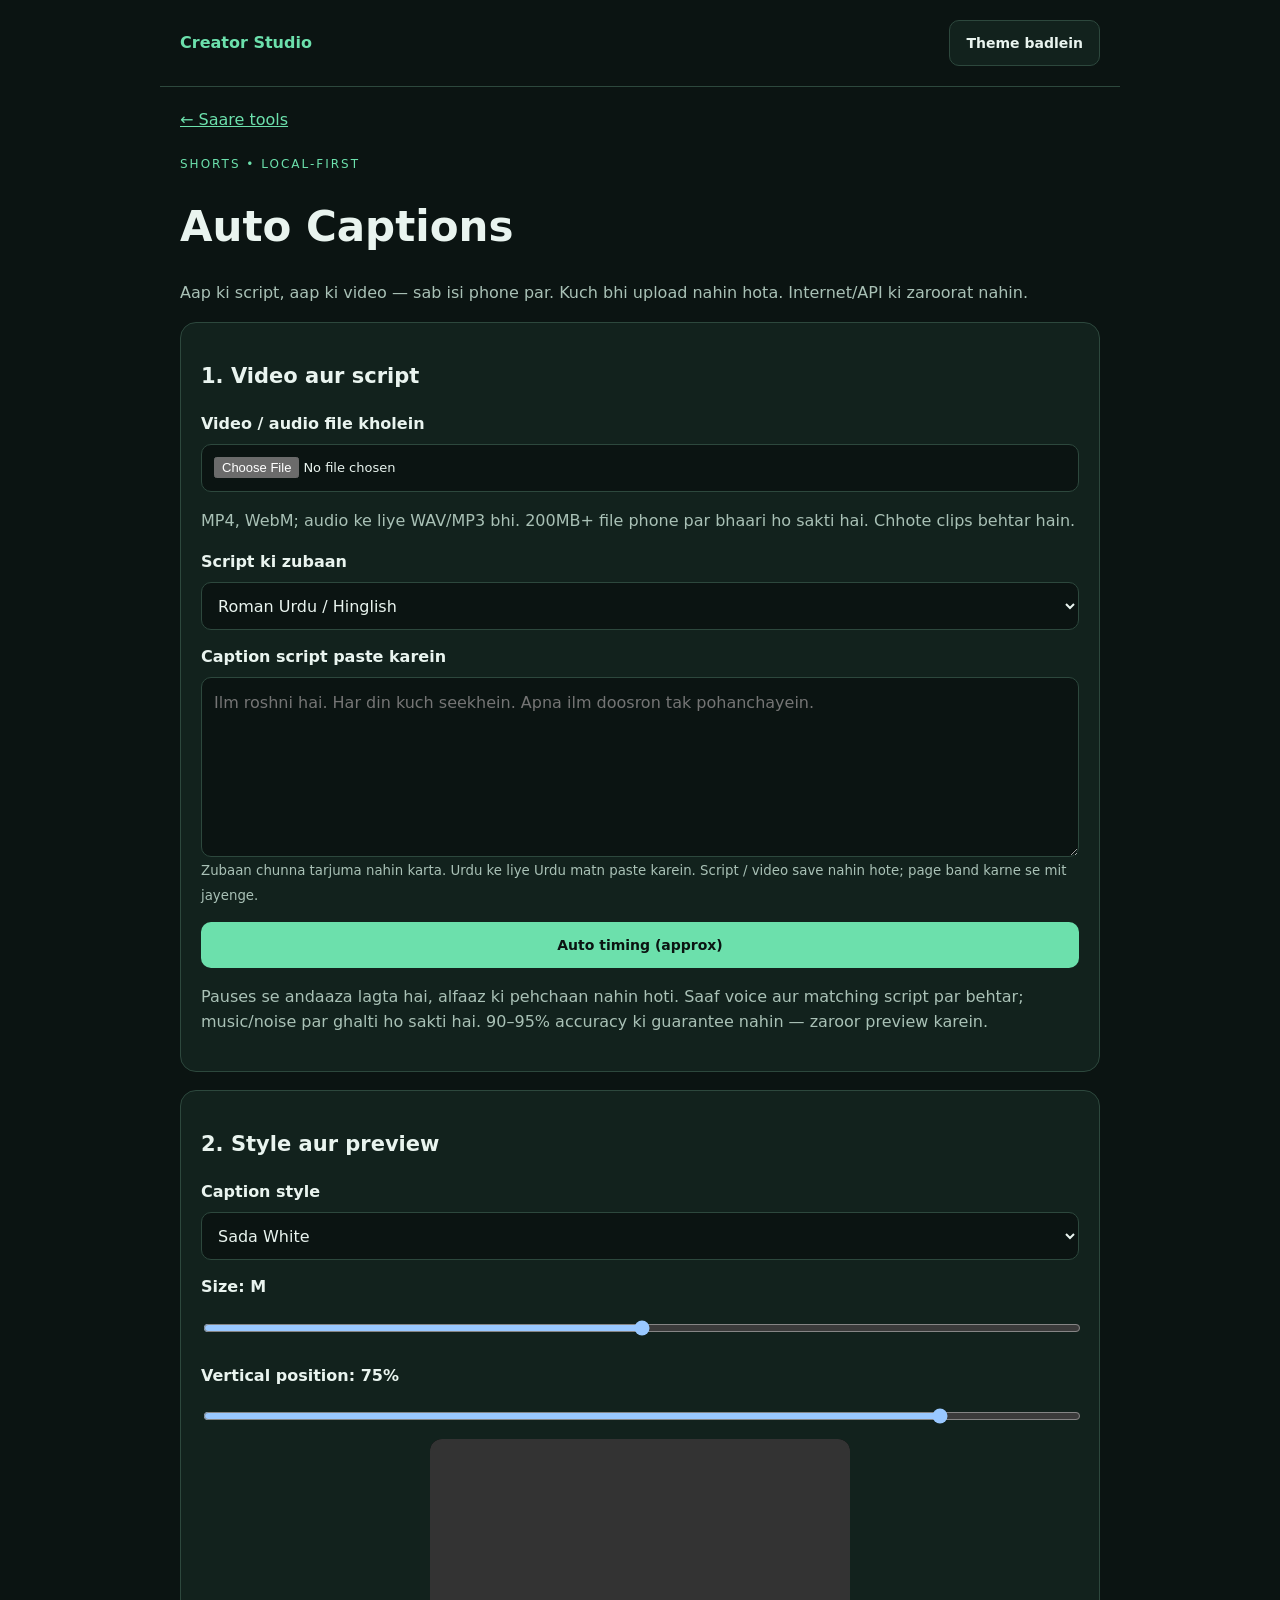
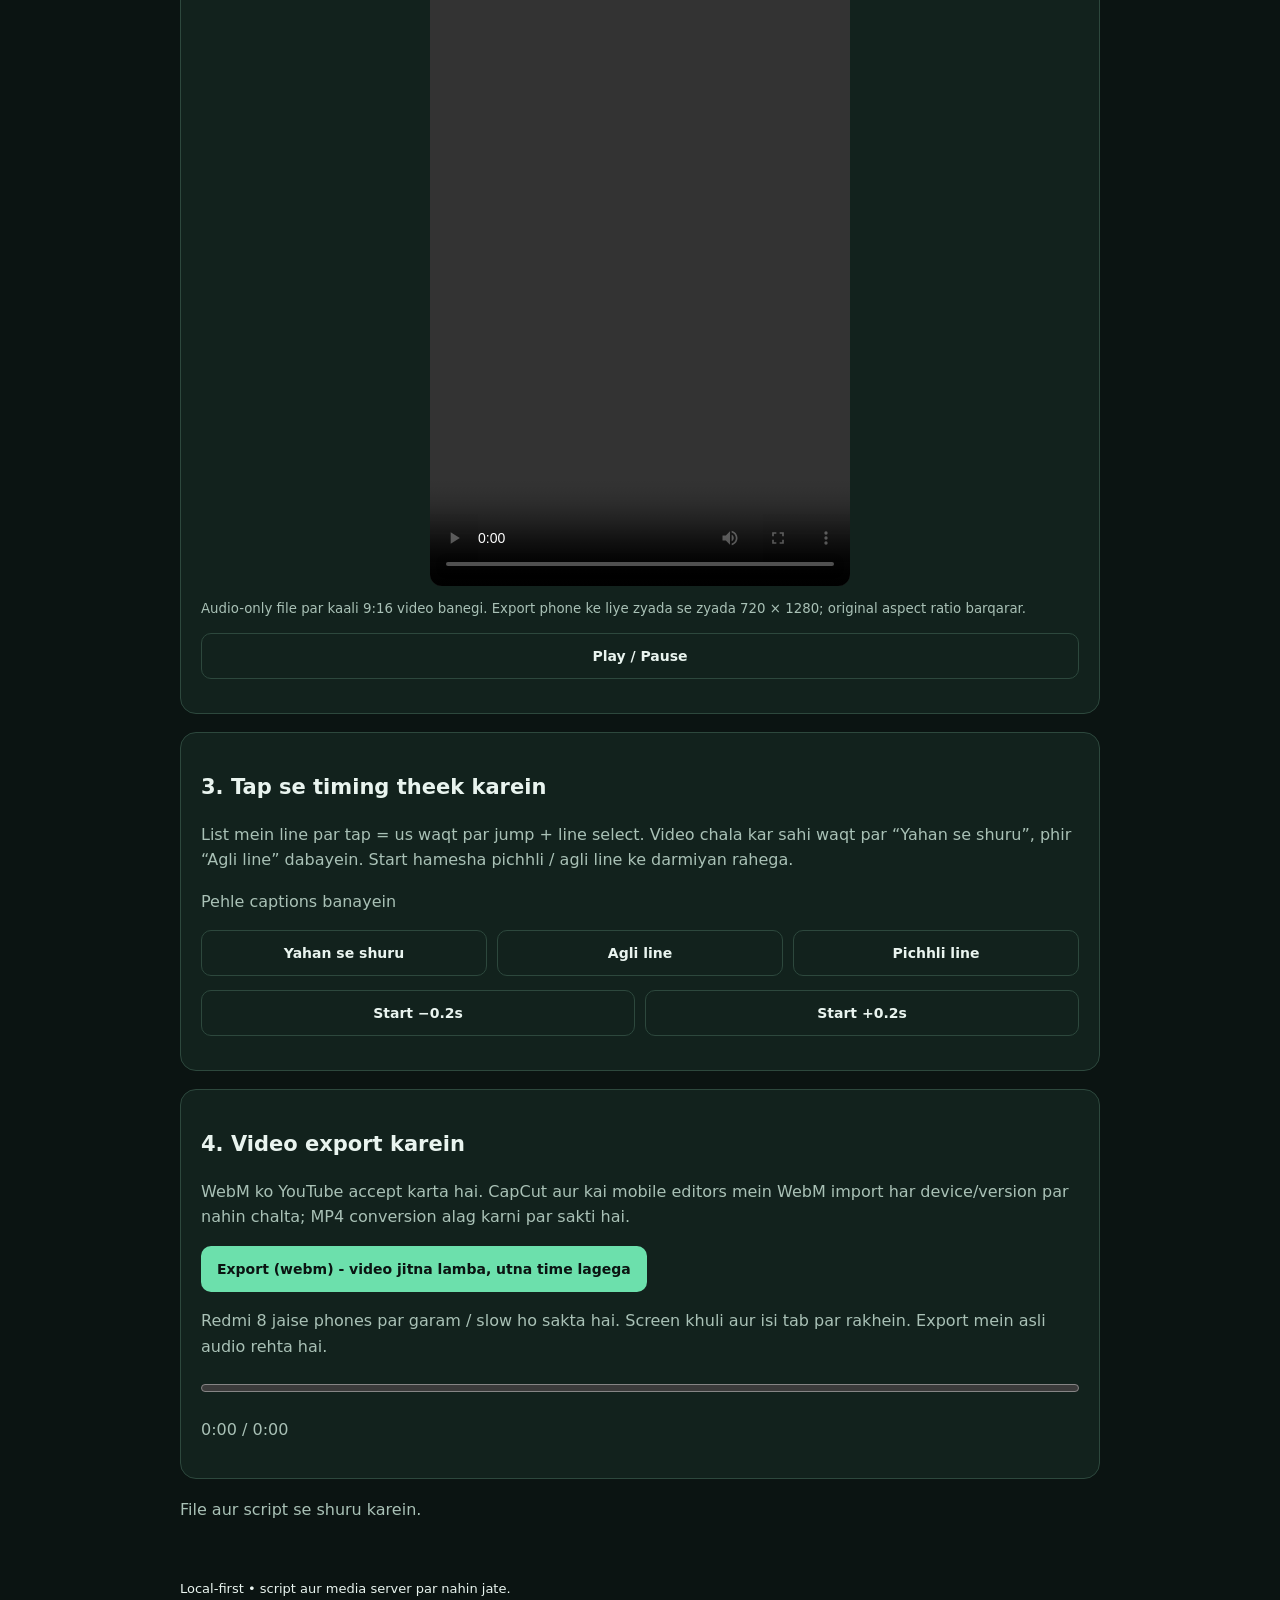
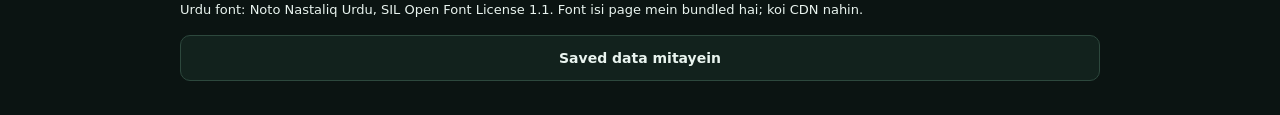
==== captions.html @ e2e99415 "Refresh preview on seeks and refine pause-boundary alignment" ====
<!doctype html><html lang="en"><head><meta charset="utf-8"><meta name="viewport" content="width=device-width,initial-scale=1"><meta name="theme-color" content="#0b1412"><title>Auto Captions | Creator Studio</title><link rel="manifest" href="manifest.json"><link rel="icon" href="icon.svg"><link rel="stylesheet" href="style.css"><script defer src="site.js"></script><style>@font-face{font-family:'Noto Nastaliq Urdu';src:url([data-uri]) format('woff2');font-weight:100 900;font-display:swap}#stage{position:relative;background:#000;aspect-ratio:9/16;max-width:420px;margin:auto;overflow:hidden;border-radius:12px}#video{width:100%;height:100%;display:block;object-fit:contain}#overlay{position:absolute;inset:0;width:100%;height:100%;pointer-events:none}select{font:inherit;background:var(--bg);color:var(--fg);border:1px solid var(--line);border-radius:10px;padding:12px;width:100%;min-height:48px}.captionLine{display:block;width:100%;text-align:start;margin:8px 0;overflow-wrap:anywhere}.captionLine.active{border:2px solid var(--accent)}#lines{max-height:380px;overflow:auto}button:disabled{opacity:.5;cursor:wait}progress{width:100%;accent-color:var(--accent)}[hidden]{display:none!important}.row button{flex:1 1 110px}#status{overflow-wrap:anywhere}#capScript{max-height:420px}header{flex-wrap:wrap}#download{display:block;text-align:center}#overlay{direction:ltr}input[type=range]{padding:12px 0}#stage+small{display:block;margin-top:12px}</style><!-- Noto Nastaliq Urdu. Copyright 2022 The Noto Project Authors (https://github.com/notofonts/nastaliq).
SIL OPEN FONT LICENSE Version 1.1 - 26 February 2007 -——————————————————————— PREAMBLE The goals of the Open Font License (OFL) are to stimulate worldwide development of collaborative font projects, to support the font creation efforts of academic and linguistic communities, and to provide a free and open framework in which fonts may be shared and improved in partnership with others. The OFL allows the licensed fonts to be used, studied, modified and redistributed freely as long as they are not sold by themselves. The fonts, including any derivative works, can be bundled, embedded, redistributed and/or sold with any software provided that any reserved names are not used by derivative works. The fonts and derivatives, however, cannot be released under any other type of license. The requirement for fonts to remain under this license does not apply to any document created using the fonts or their derivatives. DEFINITIONS “Font Software” refers to the set of files released by the Copyright Holder(s) under this license and clearly marked as such. This may include source files, build scripts and documentation. “Reserved Font Name” refers to any names specified as such after the copyright statement(s). “Original Version” refers to the collection of Font Software components as distributed by the Copyright Holder(s). “Modified Version” refers to any derivative made by adding to, deleting, or substituting – in part or in whole – any of the components of the Original Version, by changing formats or by porting the Font Software to a new environment. “Author” refers to any designer, engineer, programmer, technical writer or other person who contributed to the Font Software. PERMISSION & CONDITIONS Permission is hereby granted, free of charge, to any person obtaining a copy of the Font Software, to use, study, copy, merge, embed, modify, redistribute, and sell modified and unmodified copies of the Font Software, subject to the following conditions: Neither the Font Software nor any of its individual components, in Original or Modified Versions, may be sold by itself. Original or Modified Versions of the Font Software may be bundled, redistributed and/or sold with any software, provided that each copy contains the above copyright notice and this license. These can be included either as stand-alone text files, human-readable headers or in the appropriate machine-readable metadata fields within text or binary files as long as those fields can be easily viewed by the user. No Modified Version of the Font Software may use the Reserved Font Name(s) unless explicit written permission is granted by the corresponding Copyright Holder. This restriction only applies to the primary font name as presented to the users. The name(s) of the Copyright Holder(s) or the Author(s) of the Font Software shall not be used to promote, endorse or advertise any Modified Version, except to acknowledge the contribution(s) of the Copyright Holder(s) and the Author(s) or with their explicit written permission. The Font Software, modified or unmodified, in part or in whole, must be distributed entirely under this license, and must not be distributed under any other license. The requirement for fonts to remain under this license does not apply to any document created using the Font Software. TERMINATION This license becomes null and void if any of the above conditions are not met. DISCLAIMER THE FONT SOFTWARE IS PROVIDED “AS IS”, WITHOUT WARRANTY OF ANY KIND, EXPRESS OR IMPLIED, INCLUDING BUT NOT LIMITED TO ANY WARRANTIES OF MERCHANTABILITY, FITNESS FOR A PARTICULAR PURPOSE AND NONINFRINGEMENT OF COPYRIGHT, PATENT, TRADEMARK, OR OTHER RIGHT. IN NO EVENT SHALL THE COPYRIGHT HOLDER BE LIABLE FOR ANY CLAIM, DAMAGES OR OTHER LIABILITY, INCLUDING ANY GENERAL, SPECIAL, INDIRECT, INCIDENTAL, OR CONSEQUENTIAL DAMAGES, WHETHER IN AN ACTION OF CONTRACT, TORT OR OTHERWISE, ARISING FROM, OUT OF THE USE OR INABILITY TO USE THE FONT SOFTWARE OR FROM OTHER DEALINGS IN THE FONT SOFTWARE. Last updated on 9 November 2026 The SIL Open Font License is maintained by Victor Gaultney and Nicolas Spalinger. Contact us . This site is Copyright © 2005–2026 SIL Global (sil.org) | Privacy policy | Colophon | Site map --></head><body><header><a href="index.html">Creator Studio</a><button id="theme" aria-label="Light ya dark theme badlein">Theme badlein</button></header><main><nav><a href="index.html">← Saare tools</a></nav><p class="eyebrow">Shorts • local-first</p><h1>Auto Captions</h1><p>Aap ki script, aap ki video — sab isi phone par. Kuch bhi upload nahin hota. Internet/API ki zaroorat nahin.</p><section><h2>1. Video aur script</h2><label for="file">Video / audio file kholein</label><input data-lock id="file" type="file" accept="video/mp4,video/webm,audio/*"><p class="help">MP4, WebM; audio ke liye WAV/MP3 bhi. 200MB+ file phone par bhaari ho sakti hai. Chhote clips behtar hain.</p><label for="capLang">Script ki zubaan</label><select data-lock id="capLang"><option value="roman">Roman Urdu / Hinglish</option><option value="urdu">Urdu script (RTL)</option></select><label for="capScript">Caption script paste karein</label><textarea data-lock id="capScript" maxlength="20000" placeholder="Ilm roshni hai. Har din kuch seekhein. Apna ilm doosron tak pohanchayein."></textarea><small>Zubaan chunna tarjuma nahin karta. Urdu ke liye Urdu matn paste karein. Script / video save nahin hote; page band karne se mit jayenge.</small><div class="row"><button data-lock class="primary" id="auto">Auto timing (approx)</button></div><p class="help">Pauses se andaaza lagta hai, alfaaz ki pehchaan nahin hoti. Saaf voice aur matching script par behtar; music/noise par ghalti ho sakti hai. 90–95% accuracy ki guarantee nahin — zaroor preview karein.</p></section><section><h2>2. Style aur preview</h2><label for="capStyle">Caption style</label><select data-lock id="capStyle"><option value="white">Sada White</option><option value="emerald">Emerald Gold</option><option value="bold">CapCut Bold</option></select><label for="capSize">Size: <span id="sizeLabel">M</span></label><input data-lock id="capSize" type="range" min="1" max="3" step="1" value="2" aria-valuetext="M"><label for="capPos">Vertical position: <span id="posLabel">75%</span></label><input data-lock id="capPos" type="range" min="20" max="85" value="75"><div id="stage"><video id="video" controls playsinline preload="metadata"></video><canvas id="overlay" aria-label="Timed caption preview"></canvas></div><small>Audio-only file par kaali 9:16 video banegi. Export phone ke liye zyada se zyada 720 × 1280; original aspect ratio barqarar.</small><div class="row"><button data-lock id="play">Play / Pause</button></div></section><section><h2>3. Tap se timing theek karein</h2><p>List mein line par tap = us waqt par jump + line select. Video chala kar sahi waqt par “Yahan se shuru”, phir “Agli line” dabayein. Start hamesha pichhli / agli line ke darmiyan rahega.</p><p id="current">Pehle captions banayein</p><div class="row"><button data-lock id="mark">Yahan se shuru</button><button data-lock id="next">Agli line</button><button data-lock id="back">Pichhli line</button></div><div class="row"><button data-lock id="minus">Start −0.2s</button><button data-lock id="plus">Start +0.2s</button></div><div id="lines" aria-label="Caption lines"></div></section><section><h2>4. Video export karein</h2><p>WebM ko YouTube accept karta hai. CapCut aur kai mobile editors mein WebM import har device/version par nahin chalta; MP4 conversion alag karni par sakti hai.</p><button data-lock id="export" class="primary">Export (webm) - video jitna lamba, utna time lagega</button><p class="help">Redmi 8 jaise phones par garam / slow ho sakta hai. Screen khuli aur isi tab par rakhein. Export mein asli audio rehta hai.</p><progress id="progress" value="0" max="1" aria-label="Export progress"></progress><p id="elapsed">0:00 / 0:00</p><button id="cancel" hidden>Export rokein</button><a id="download" class="button" hidden>WebM download karein</a></section><p id="status" role="status" aria-live="polite">File aur script se shuru karein.</p></main><footer>Local-first • script aur media server par nahin jate.<br>Urdu font: Noto Nastaliq Urdu, SIL Open Font License 1.1. Font isi page mein bundled hai; koi CDN nahin.<div class="row"><button id="clearData">Saved data mitayein</button></div></footer><div id="toast" role="status"></div><script>'use strict';
(()=>{
const el=id=>document.getElementById(id), v=el('video'), overlay=el('overlay'), ctx=overlay.getContext('2d');
let file=null,url='',downloadURL='',duration=0,segments=[],lines=[],selected=0,busy=false,exporting=false,audioCtx=null,source=null,dest=null,recorder=null,cancelled=false;
const style=el('capStyle'),size=el('capSize'),pos=el('capPos'),lang=el('capLang'),script=el('capScript');
const say=t=>el('status').textContent=t;
const time=t=>{t=Math.max(0,t||0);return Math.floor(t/60)+':'+(t%60).toFixed(2).padStart(5,'0')};
const length=s=>Array.from(s).length;
function split(text){let out=[];for(const phrase of text.trim().split(/(?<=[.!?۔؟،,;:])\s*|\n+/u).filter(Boolean)){let row='';for(const word of phrase.trim().split(/\s+/)){for(const token of (length(word)>38?Array.from(word).join('').match(/.{1,38}/gu):[word])){if(length((row+' '+token).trim())>38){out.push(row);row=token}else row=(row+' '+token).trim()}}if(row)out.push(row)}for(let i=0;i<out.length;i++){if(length(out[i])<10){if(i&&length(out[i-1]+' '+out[i])<=40){out[i-1]+=' '+out[i];out.splice(i--,1)}else if(i+1<out.length&&length(out[i]+' '+out[i+1])<=40){out.splice(i,2,out[i]+' '+out[i+1])}}}return out}
function detect(buffer){const hop=Math.max(1,Math.floor(buffer.sampleRate*.02)), count=Math.ceil(buffer.length/hop), energy=new Float32Array(count);let peak=0;for(let c=0;c<buffer.numberOfChannels;c++){const data=buffer.getChannelData(c);for(let w=0;w<count;w++){let sum=0,n=Math.min(hop,data.length-w*hop);for(let k=0;k<n;k++)sum+=data[w*hop+k]**2;energy[w]=Math.max(energy[w],Math.sqrt(sum/n));peak=Math.max(peak,energy[w])}}if(peak<.00001)return [];const threshold=peak*.02, found=[];let start=-1,quiet=-1;for(let i=0;i<count;i++){const t=i*hop/buffer.sampleRate;if(energy[i]>=threshold){if(start<0)start=t;quiet=-1}else if(start>=0){if(quiet<0)quiet=t;if(t-quiet>=.25){found.push([Math.max(0,start-.04),Math.min(duration,quiet+.04)]);start=-1;quiet=-1}}}if(start>=0)found.push([Math.max(0,start-.04),Math.min(duration,quiet>=0?quiet+.04:buffer.duration)]);return found.filter(s=>s[1]>s[0])}
function align(texts){const seg=segments.length?segments:[[0,duration]],total=seg.reduce((n,s)=>n+s[1]-s[0],0),weights=texts.map(t=>Math.max(1,length(t))),sum=weights.reduce((a,b)=>a+b,0);function point(p,end){let d=p*total;for(let i=0;i<seg.length;i++){const span=seg[i][1]-seg[i][0];if(d<span-1e-6||(end&&d<=span+1e-6)||i===seg.length-1){if(!end&&i+1<seg.length&&span-d<.15)return seg[i+1][0];if(end&&d<.15&&i>0)return seg[i-1][1];return seg[i][0]+Math.min(span,Math.max(0,d))}d-=span}return duration}let acc=0;const result=texts.map((text,i)=>{const start=point(acc/sum,false);acc+=weights[i];return{text,start,end:point(acc/sum,true)}});const eps=Math.min(.02,duration/(texts.length*2));result.forEach((l,i)=>{l.start=Math.max(i?result[i-1].start+eps:0,Math.min(l.start,duration-eps*(result.length-i)))});result.forEach((l,i)=>{l.end=Math.max(l.start+eps,Math.min(l.end,i+1<result.length?result[i+1].start:duration))});return result}
function preview(){ctx.clearRect(0,0,overlay.width,overlay.height);paint(ctx,overlay.width,overlay.height,v.currentTime||0)}
function redraw(){preview();requestAnimationFrame(redraw)}
v.addEventListener('timeupdate',preview);v.addEventListener('seeked',preview);v.addEventListener('loadeddata',preview);
function paint(c,w,h,t){const line=lines.find(l=>t>=l.start&&t<l.end);if(!line)return;const urdu=lang.value==='urdu';let fs=w*({S:.042,M:.055,L:.069}[({1:'S',2:'M',3:'L'}[size.value])]||.055);c.save();c.direction=urdu?'rtl':'ltr';c.textAlign='center';c.textBaseline='middle';const family=urdu?'"Noto Nastaliq Urdu",serif':'system-ui,sans-serif';let text=line.text;const setFont=()=>c.font=(style.value==='bold'?'900 ':'600 ')+fs+'px '+family;setFont();while(c.measureText(text).width>w*.82&&fs>w*.018){fs*=.95;setFont()}const tw=c.measureText(text).width,pad=fs*.42,bh=fs*(urdu?3.2:1.8),y=Math.max(bh/2+h*.06,Math.min(h-bh/2-h*.08,h*Number(pos.value)/100));if(style.value==='emerald'){c.fillStyle='rgba(4,83,56,.85)';c.strokeStyle='#c5a95b';c.lineWidth=Math.max(1,w*.002);c.beginPath();c.roundRect?c.roundRect((w-tw)/2-pad,y-bh/2,tw+pad*2,bh,fs*.25):c.rect((w-tw)/2-pad,y-bh/2,tw+pad*2,bh);c.fill();c.stroke()}c.lineJoin='round';c.strokeStyle='#000';c.lineWidth=fs*(style.value==='bold'?.16:.07);c.shadowColor='#000';c.shadowBlur=style.value==='white'?fs*.18:0;c.strokeText(text,w/2,y);c.fillStyle='#fff';c.fillText(text,w/2,y);c.restore()}
function render(){const root=el('lines');root.replaceChildren();lines.forEach((l,i)=>{const b=document.createElement('button');b.className='captionLine'+(i===selected?' active':'');b.type='button';b.setAttribute('aria-pressed',String(i===selected));b.textContent=(i+1)+'. '+time(l.start)+' — '+l.text;b.onclick=()=>{if(busy)return;selected=i;v.currentTime=l.start;render()};root.append(b)});el('current').textContent=lines.length?'Line '+(selected+1)+' / '+lines.length:'Pehle captions banayein';overlay.dir=lang.value==='urdu'?'rtl':'ltr';preview()}
function mark(t){if(!lines.length||busy)return;const l=lines[selected],lo=selected?lines[selected-1].start+.02:0,hi=selected+1<lines.length?lines[selected+1].start-.02:duration-.02;if(hi<lo){say('Pehle agli line ko aage karein.');return}l.start=Math.max(lo,Math.min(hi,t));if(selected)lines[selected-1].end=Math.min(l.start,Math.max(lines[selected-1].start+.01,lines[selected-1].end));l.end=Math.min(selected+1<lines.length?lines[selected+1].start:duration,Math.max(l.end,l.start+.02));render();say('Line '+(selected+1)+' ka start '+time(l.start)+' ho gaya.')}
function lock(on){busy=on;document.querySelectorAll('[data-lock]').forEach(e=>e.disabled=on);v.controls=!on;el('cancel').hidden=!exporting;render()}
async function load(f){if(!f)return;if(f.size>200*1024*1024){say('200MB se badi file phone par bhaari file ho sakti hai. Chhota clip chunna behtar hai.');if(!confirm('Phone par bhaari file ho sakti hai (200MB+). Phir bhi kholein?'))return}file=f;lines=[];segments=[];duration=0;el('download').hidden=true;if(downloadURL)URL.revokeObjectURL(downloadURL);if(url)URL.revokeObjectURL(url);url=URL.createObjectURL(f);v.src=url;v.load();say('File local khul rahi hai. Kuch upload nahin hota.');render()}
v.onloadedmetadata=()=>{duration=Number.isFinite(v.duration)?v.duration:0;const w=v.videoWidth||360,h=v.videoHeight||640;el('stage').style.aspectRatio=w+'/'+h;overlay.width=720;overlay.height=Math.round(720*h/w);say('File tayyar. Script paste karke Auto timing dabayein.')};v.onerror=()=>say('Yeh media Chrome mein nahin khula. MP4 (H.264/AAC), WebM ya WAV file azmayein.');el('file').onchange=e=>load(e.target.files[0]);
el('auto').onclick=async()=>{if(!file||!script.value.trim())return say('Pehle file aur script dein.');lock(true);v.pause();say('Audio aur pauses phone par check ho rahe hain…');let note='';try{const AC=window.AudioContext||window.webkitAudioContext;if(!AC)throw Error();const ac=new AC();try{const b=await ac.decodeAudioData(await file.arrayBuffer());duration=b.duration;segments=detect(b);note=segments.length?segments.length+' speech segments mile.':'Khamosh audio: seedha approximate timing lagaya.'}finally{await ac.close()}}catch(e){segments=[];note='Audio decode nahin hua: barabar timing lagaya; tap se theek karein.'}if(!duration){lock(false);say('Duration nahin mili. MP4 ya WAV mein chhota clip azmayein.');return}lines=align(split(script.value));selected=0;lock(false);say(note+' '+lines.length+' lines: auto timing (approx). Preview aur tap se zaroor check karein.');render()};
el('play').onclick=async()=>{if(busy)return;try{if(v.paused)await v.play();else v.pause()}catch(e){say('Pehle file kholein, phir Play dabayein.')}};el('mark').onclick=()=>mark(v.currentTime);el('next').onclick=()=>{if(lines.length){selected=Math.min(lines.length-1,selected+1);render()}};el('back').onclick=()=>{selected=Math.max(0,selected-1);render()};el('minus').onclick=()=>mark((lines[selected]?.start||0)-.2);el('plus').onclick=()=>mark((lines[selected]?.start||0)+.2);
for(const e of [style,size,pos,lang])e.oninput=()=>{script.dir=lang.value==='urdu'?'rtl':'ltr';script.classList.toggle('urdu',lang.value==='urdu');el('sizeLabel').textContent=({1:'S',2:'M',3:'L'}[size.value]);el('posLabel').textContent=pos.value+'%';render()};
script.oninput=()=>{if(lines.length)say('Script badla hai. Nayi lines ke liye Auto timing dobara dabayein (purane marks reset honge).')};
const supported=()=>!!(HTMLCanvasElement.prototype.captureStream&&window.MediaRecorder&&window.AudioContext);
if(!supported()){el('export').disabled=true;say('Is browser mein video export support nahin. Naya Chrome azmayein; preview aur timing use kar sakte hain.')}
el('cancel').onclick=()=>{cancelled=true;if(recorder?.state==='recording')recorder.stop()};
el('export').onclick=async()=>{if(!file||!lines.length)return say('Pehle file aur captions tayyar karein.');if(!supported())return say('Is Chrome mein canvas ya MediaRecorder export support nahin.');let stream=null,frame=0,wake=null;cancelled=false;exporting=true;lock(true);el('download').hidden=true;const canvas=document.createElement('canvas'),w=v.videoWidth||360,h=v.videoHeight||640,scale=Math.min(1,720/w,1280/h);canvas.width=Math.round(w*scale/2)*2;canvas.height=Math.round(h*scale/2)*2;const c=canvas.getContext('2d');try{await document.fonts.ready;if(lang.value==='urdu')await document.fonts.load('24px "Noto Nastaliq Urdu"');v.pause();v.playbackRate=1;if(v.currentTime!==0){await new Promise((resolve,reject)=>{const timer=setTimeout(()=>reject(Error('seek')),8000);v.addEventListener('seeked',()=>{clearTimeout(timer);resolve()},{once:true});v.currentTime=0})}if(!audioCtx){audioCtx=new AudioContext();source=audioCtx.createMediaElementSource(v);dest=audioCtx.createMediaStreamDestination();source.connect(dest);source.connect(audioCtx.destination)}await audioCtx.resume();const draw=()=>{c.fillStyle='#000';c.fillRect(0,0,canvas.width,canvas.height);if(v.videoWidth)c.drawImage(v,0,0,canvas.width,canvas.height);paint(c,canvas.width,canvas.height,v.currentTime);el('progress').max=duration;el('progress').value=Math.min(duration,v.currentTime);el('elapsed').textContent=time(v.currentTime)+' / '+time(duration);frame=requestAnimationFrame(draw)};draw();stream=canvas.captureStream(24);for(const track of dest.stream.getAudioTracks())stream.addTrack(track.clone());const mime=['video/webm;codecs=vp8,opus','video/webm;codecs=vp9,opus','video/webm'].find(t=>MediaRecorder.isTypeSupported(t));if(!mime)throw Error('codec');recorder=new MediaRecorder(stream,{mimeType:mime,videoBitsPerSecond:2200000});let chunks=[];const done=new Promise((resolve,reject)=>{recorder.ondataavailable=e=>{if(e.data.size)chunks.push(e.data)};recorder.onstop=resolve;recorder.onerror=reject});const ended=()=>{if(recorder.state==='recording')recorder.stop()};v.addEventListener('ended',ended,{once:true});if(cancelled)throw Error('cancelled');recorder.start(1000);try{wake=await navigator.wakeLock?.request('screen')}catch(e){}await v.play();say('Export chal raha hai. Screen khuli rakhein; tab na badlein.');await done;v.removeEventListener('ended',ended);if(!cancelled){const blob=new Blob(chunks,{type:mime});if(!blob.size)throw Error('empty');if(downloadURL)URL.revokeObjectURL(downloadURL);downloadURL=URL.createObjectURL(blob);el('download').href=downloadURL;el('download').download='creator-studio-captions.webm';el('download').hidden=false;say('Export tayyar ('+(blob.size/1024/1024).toFixed(2)+' MB). Neeche Download dabayein.')}else say('Export rok diya. Dobara koshish kar sakte hain.')}catch(e){if(recorder?.state==='recording')recorder.stop();say('Export nahin bana. Chhota clip / naya Chrome azmayein; phone memory ya codec ki dikkat ho sakti hai.')}finally{cancelAnimationFrame(frame);v.pause();stream?.getTracks().forEach(t=>t.stop());try{await wake?.release()}catch(e){}exporting=false;lock(false);el('cancel').hidden=true}};
document.addEventListener('visibilitychange',()=>{if(document.hidden&&exporting){cancelled=true;if(recorder?.state==='recording')recorder.stop();say('Tab chhupa: export rok diya. Screen khuli rakh kar dobara karein.')}});
window.addEventListener('beforeunload',()=>{if(url)URL.revokeObjectURL(url);if(downloadURL)URL.revokeObjectURL(downloadURL)});redraw();
})();</script></body></html>
---- style.css ----
:root{color-scheme:dark;--bg:#0b1412;--panel:#12221d;--fg:#e9f4ef;--muted:#a9c1b6;--line:#2d483d;--accent:#6ce0ac}*{box-sizing:border-box}body{margin:0;background:var(--bg);color:var(--fg);font:16px/1.6 system-ui,sans-serif}body.light{color-scheme:light;--bg:#f2f8f5;--panel:white;--fg:#112c20;--muted:#426455;--line:#b8d0c2;--accent:#08683f}header,main,footer{max-width:960px;margin:auto;padding:20px}header{display:flex;justify-content:space-between;align-items:center;gap:12px;border-bottom:1px solid var(--line)}a{color:var(--accent)}header a{text-decoration:none;font-weight:800}h1{font-size:clamp(28px,5vw,42px);line-height:1.2}h2{font-size:21px}h3{margin:0 0 10px}p,.help{color:var(--muted)}.eyebrow{font-size:12px;letter-spacing:2px;text-transform:uppercase;color:var(--accent)}.grid{display:grid;grid-template-columns:repeat(auto-fit,minmax(min(100%,260px),1fr));gap:16px}.card,section{padding:20px;background:var(--panel);border:1px solid var(--line);border-radius:16px;margin:0 0 18px;min-width:0}.card{display:block;text-decoration:none;color:var(--fg);text-align:left;font:inherit;width:100%;height:100%}.card span,.badge{display:block;color:var(--accent);font-size:12px;margin-top:12px}label{display:block;margin:14px 0 7px;font-weight:600}textarea,input{display:block;width:100%;max-width:100%;border:1px solid var(--line);border-radius:10px;background:var(--bg);color:var(--fg);font:inherit;padding:12px}textarea{min-height:180px;resize:vertical}button,.button{font:600 14px system-ui;cursor:pointer;border:1px solid var(--line);background:var(--panel);color:var(--fg);padding:12px 16px;border-radius:10px;min-height:46px;white-space:normal}button:hover,.button:hover{border-color:var(--accent)}button.primary{background:var(--accent);color:var(--bg);border:0}body.light button.primary{color:white}.row{display:flex;flex-wrap:wrap;gap:10px;align-items:center;margin:14px 0}.row>*{max-width:100%}.urdu{font-family:'Noto Nastaliq Urdu','Urdu Typesetting','Noto Naskh Arabic',serif;line-height:2.5;font-size:21px}.output{white-space:pre-wrap;overflow-wrap:anywhere;min-height:65px}#toast{position:fixed;bottom:18px;left:16px;right:16px;margin:auto;max-width:420px;padding:12px;background:var(--accent);color:var(--bg);border-radius:12px;z-index:5;text-align:center}#toast:empty{display:none}summary{cursor:pointer;padding:12px 0}small{color:var(--muted)}:focus-visible{outline:3px solid var(--accent);outline-offset:3px}footer{font-size:13px}input[type=file]{font-size:13px}pre{white-space:pre-wrap;overflow-wrap:anywhere}nav{margin-bottom:22px}
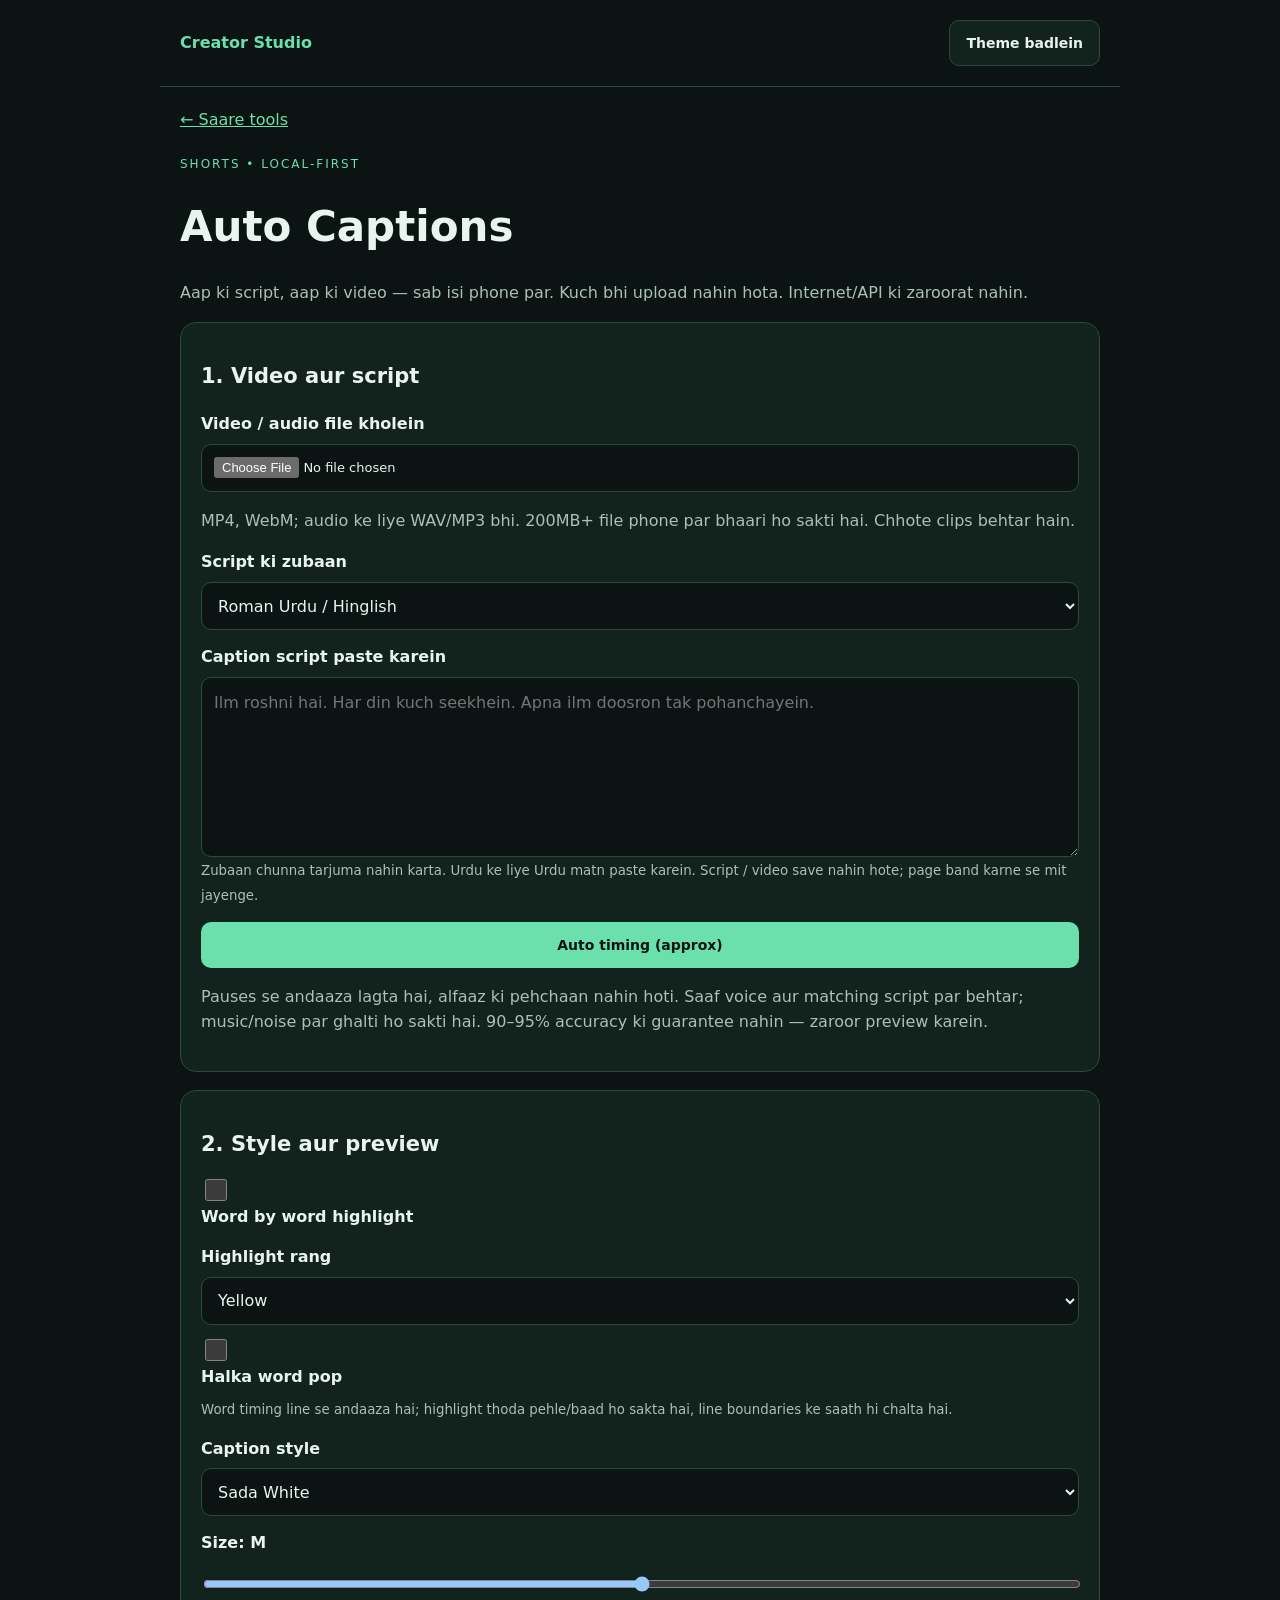
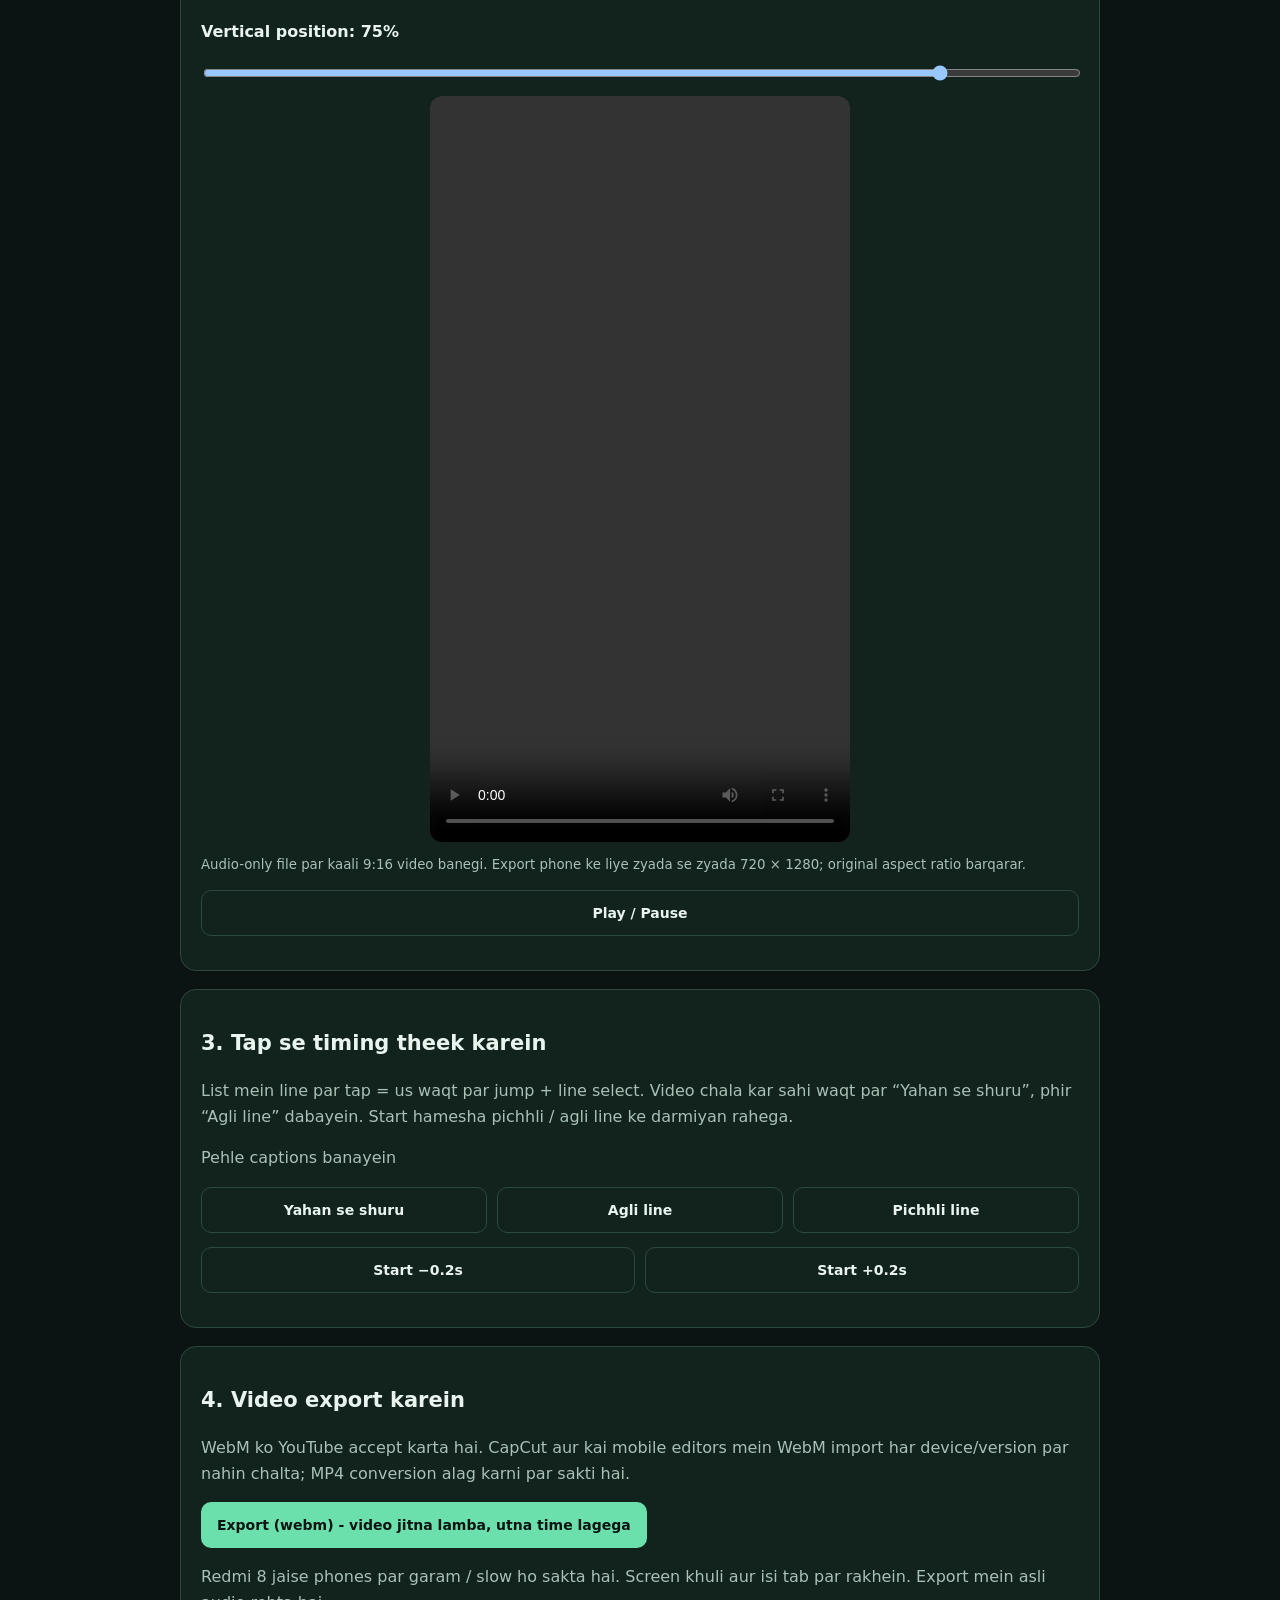
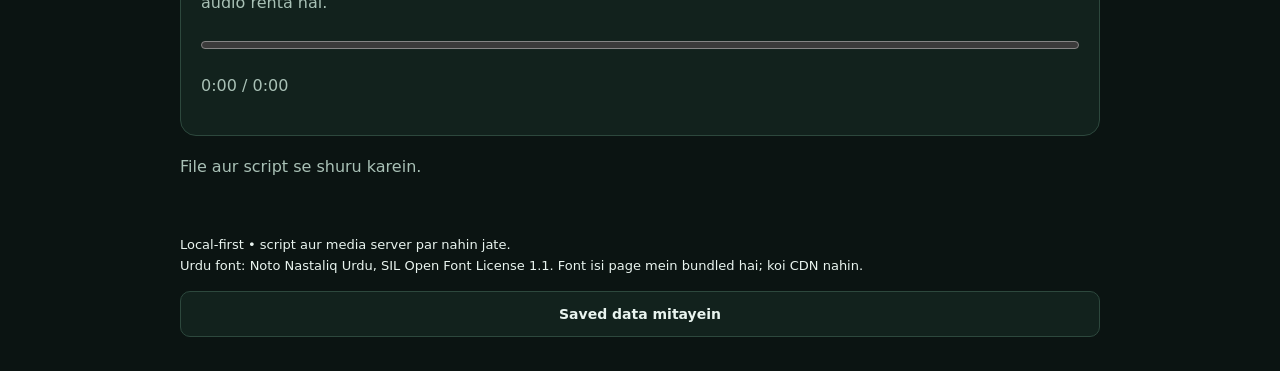
==== commit 293251d4: "Add final-timing SRT export, three styles and word highlight" ====
--- a/captions.html
+++ b/captions.html
@@ -1,5 +1,5 @@
-<!doctype html><html lang="en"><head><meta charset="utf-8"><meta name="viewport" content="width=device-width,initial-scale=1"><meta name="theme-color" content="#0b1412"><title>Auto Captions | Creator Studio</title><link rel="manifest" href="manifest.json"><link rel="icon" href="icon.svg"><link rel="stylesheet" href="style.css"><script defer src="site.js"></script><style>@font-face{font-family:'Noto Nastaliq Urdu';src:url([data-uri]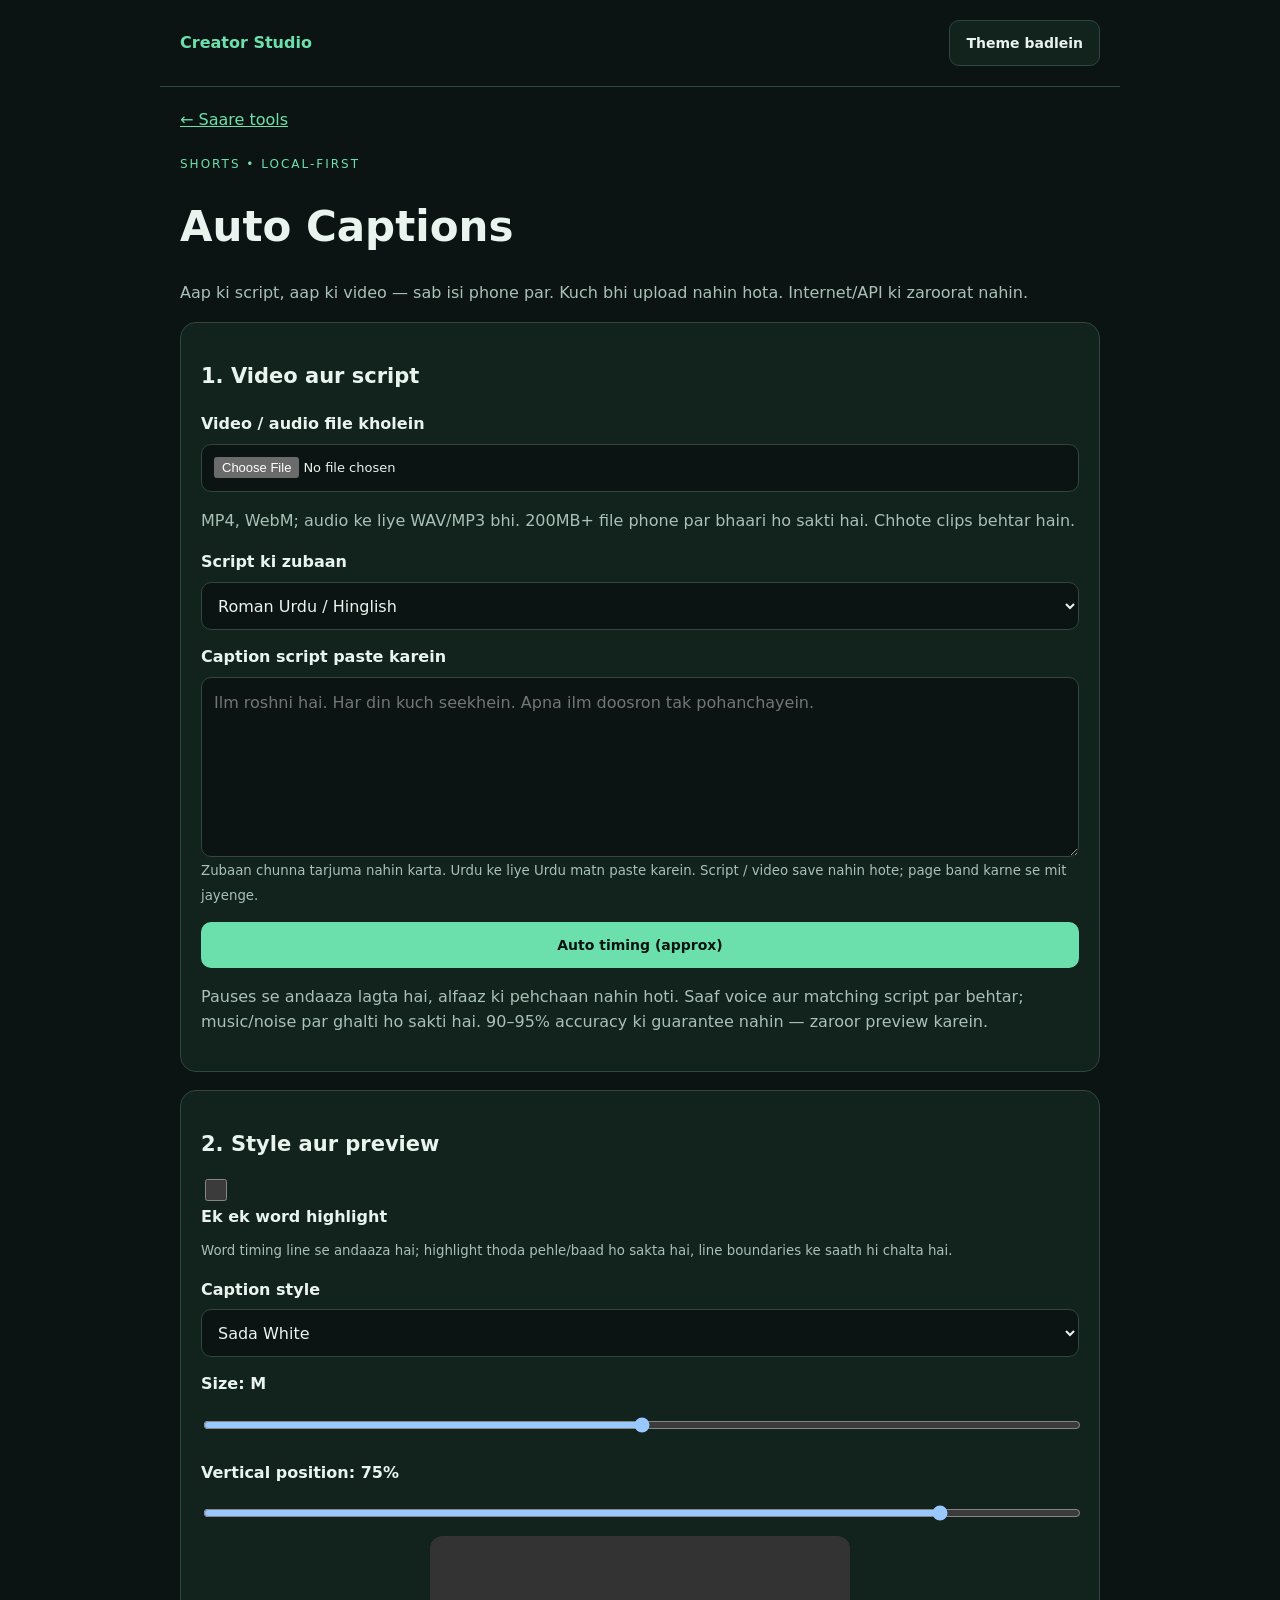
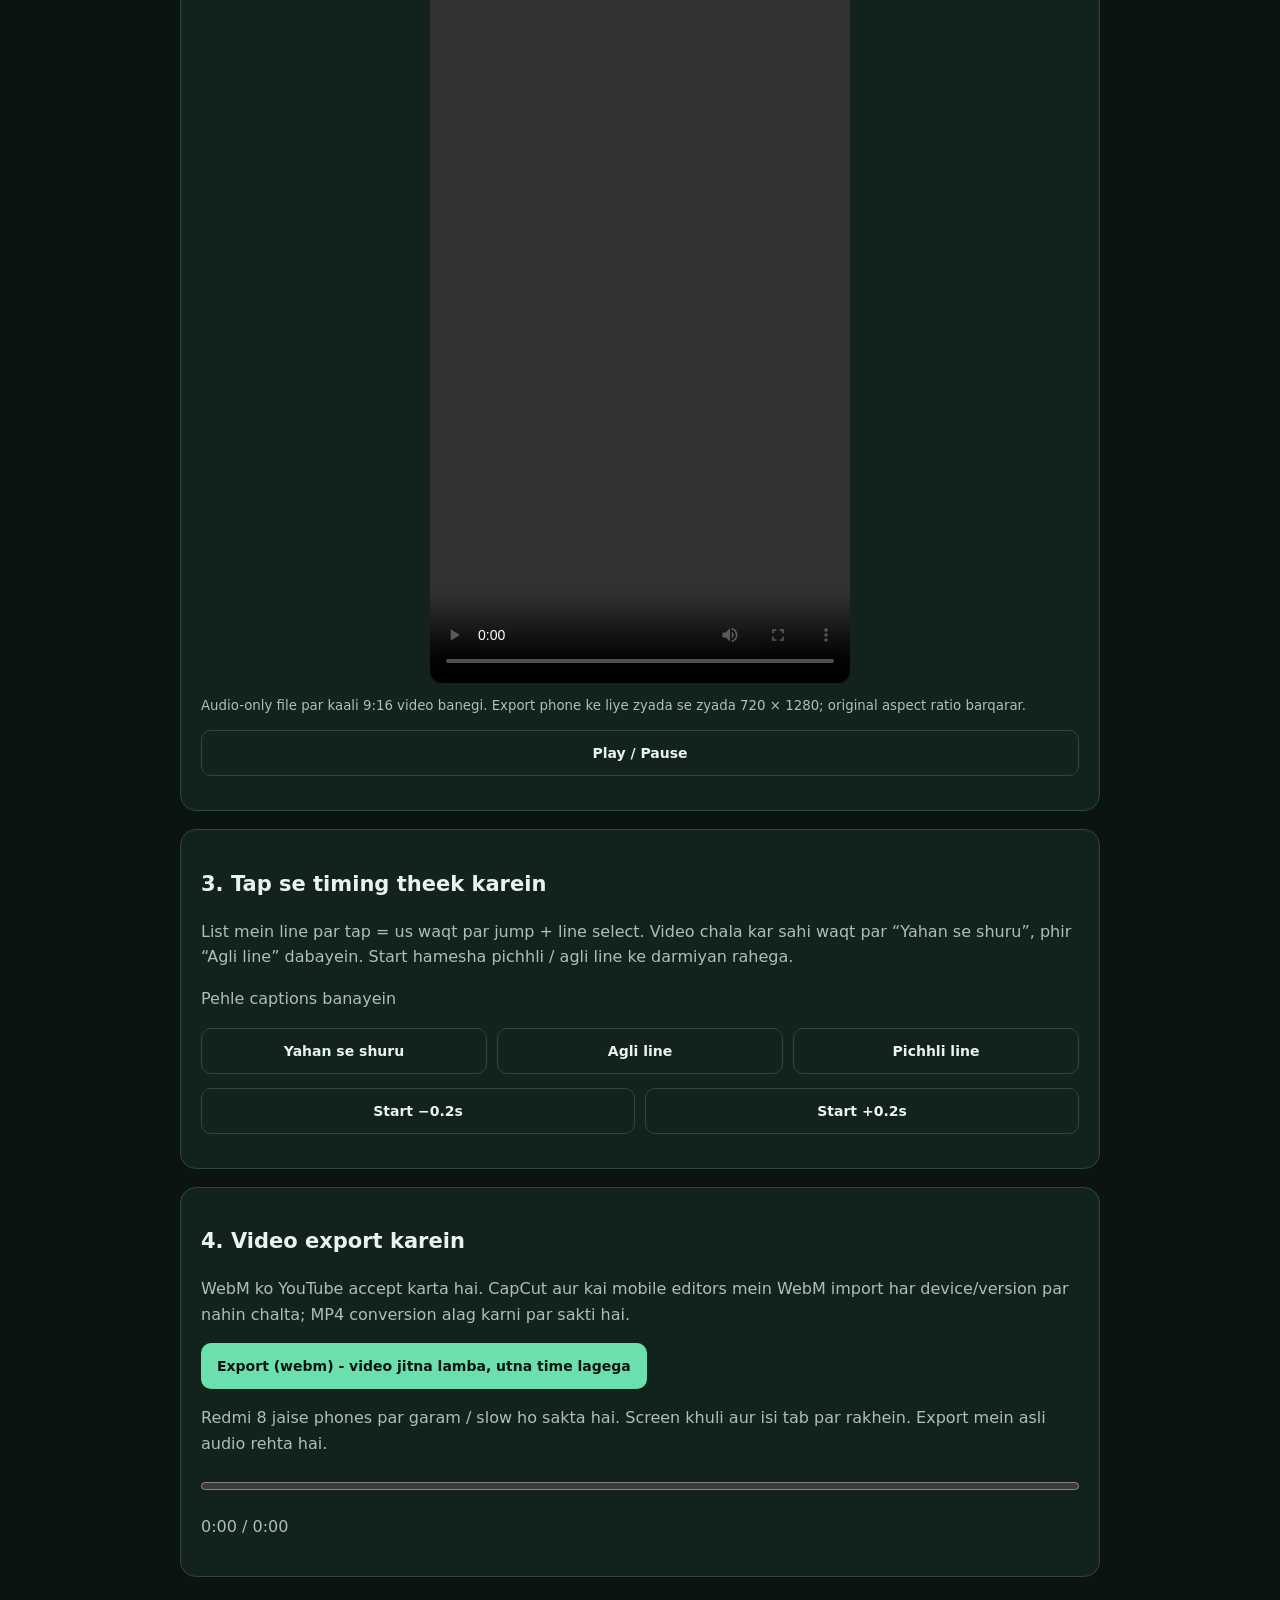
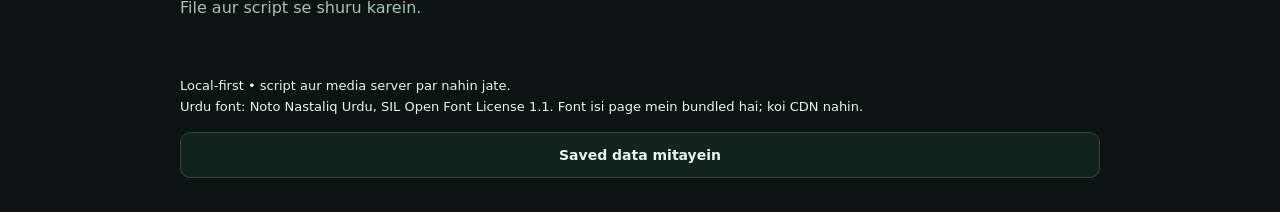
==== commit 432062d2: "Use stable style-specific karaoke highlighting and persist toggle" ====
--- a/captions.html
+++ b/captions.html
@@ -1,5 +1,5 @@
-<!doctype html><html lang="en"><head><meta charset="utf-8"><meta name="viewport" content="width=device-width,initial-scale=1"><meta name="theme-color" content="#0b1412"><title>Auto Captions | Creator Studio</title><link rel="manifest" href="manifest.json"><link rel="icon" href="icon.svg"><link rel="stylesheet" href="style.css"><script defer src="site.js"></script><style>@font-face{font-family:'Noto Nastaliq Urdu';src:url([data-uri]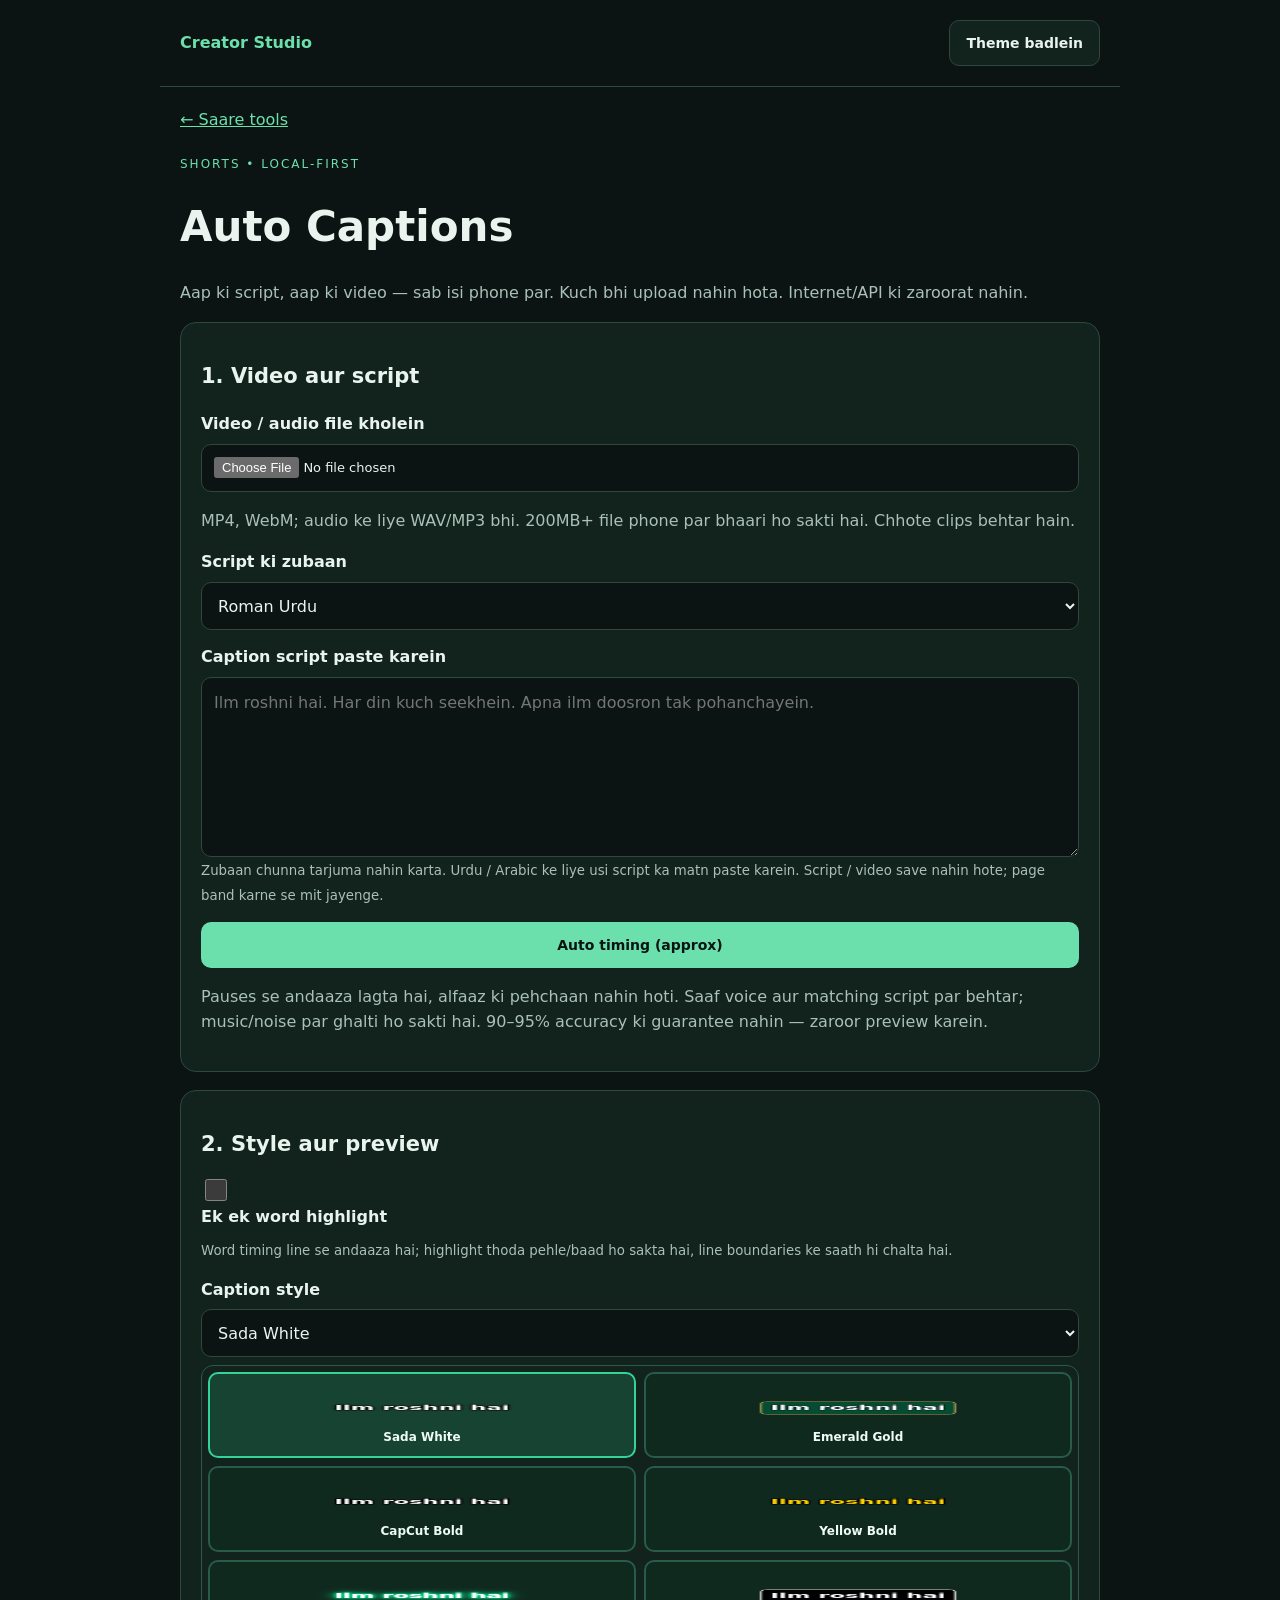
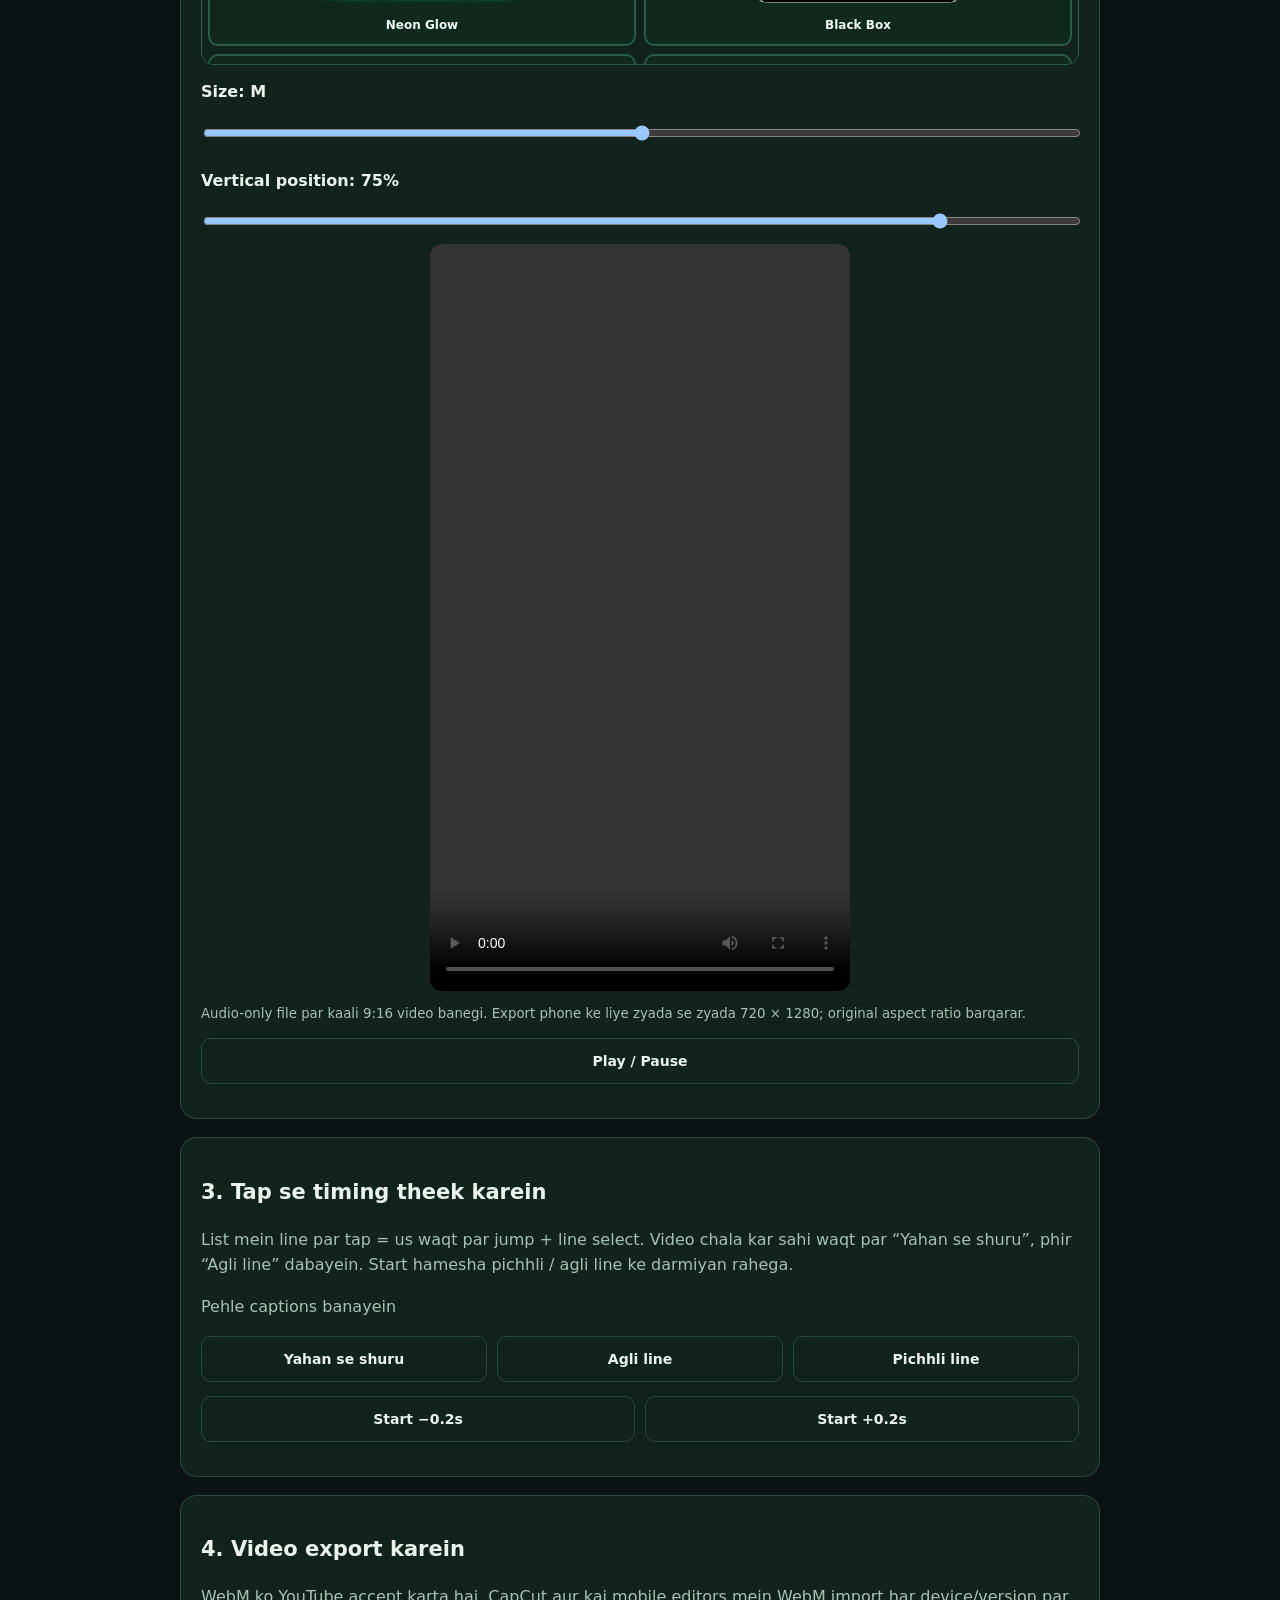
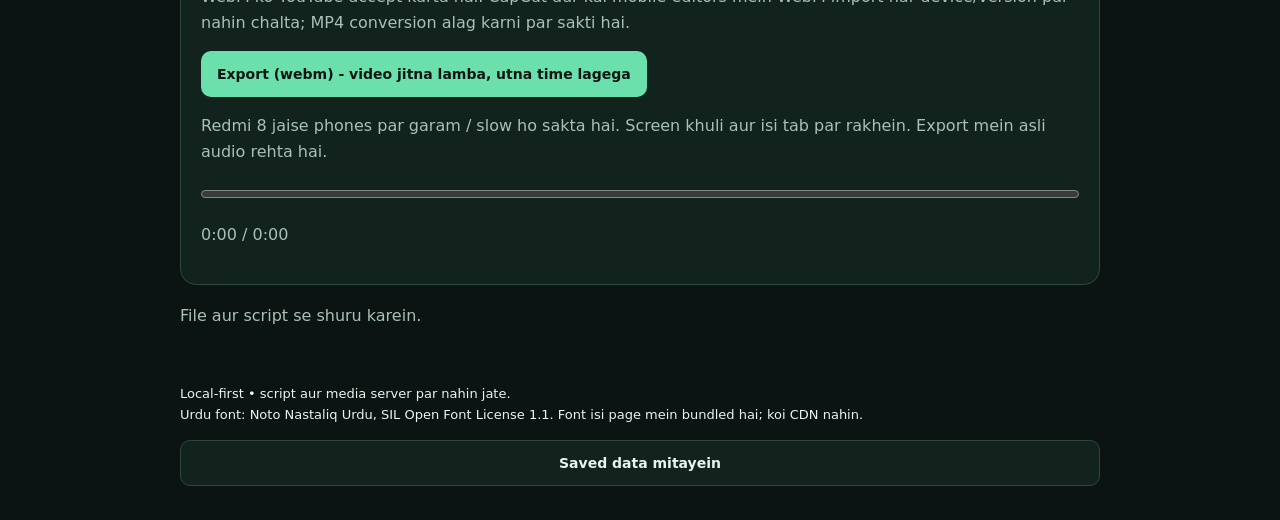
==== commit e66ccf8a: "Add Arabic captions and six canvas typography styles" ====
--- a/captions.html
+++ b/captions.html
@@ -1,5 +1,5 @@
-<!doctype html><html lang="en"><head><meta charset="utf-8"><meta name="viewport" content="width=device-width,initial-scale=1"><meta name="theme-color" content="#0b1412"><title>Auto Captions | Creator Studio</title><link rel="manifest" href="manifest.json"><link rel="icon" href="icon.svg"><link rel="stylesheet" href="style.css"><script defer src="site.js"></script><style>@font-face{font-family:'Noto Nastaliq Urdu';src:url([data-uri]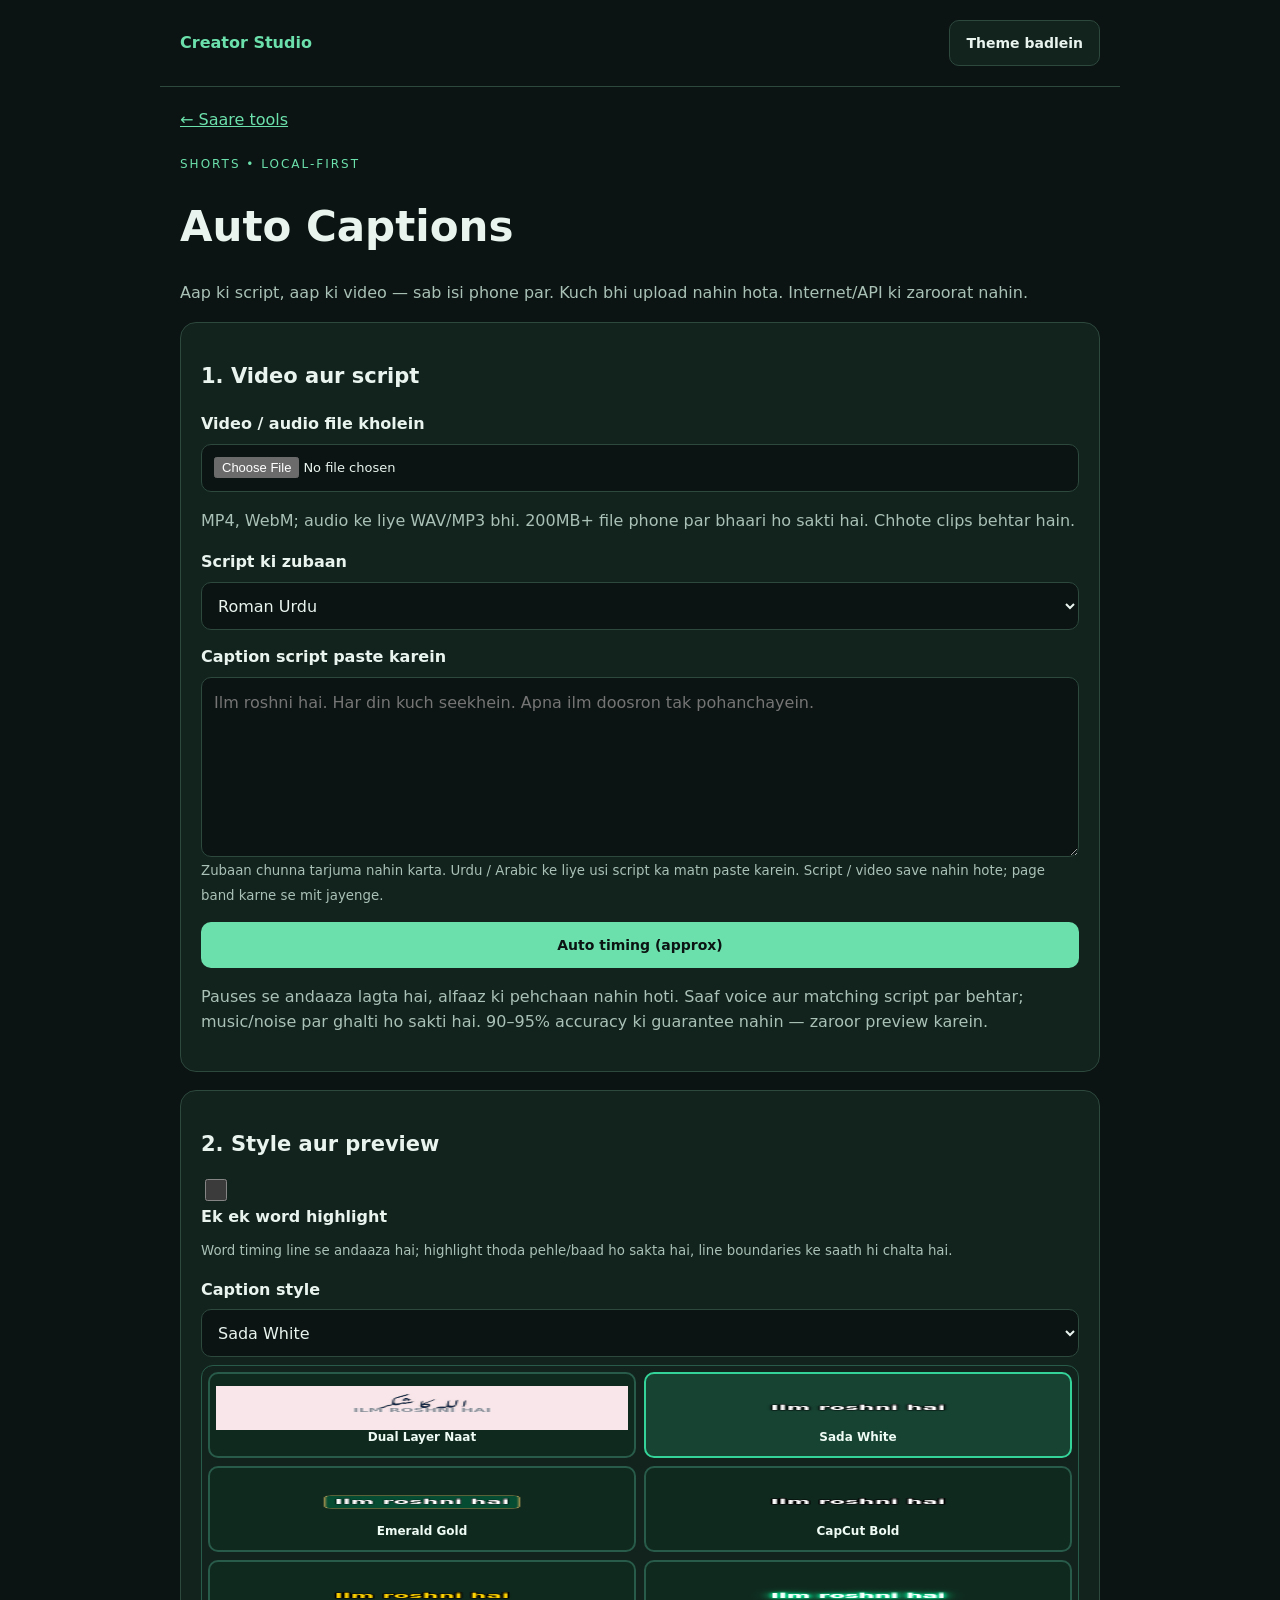
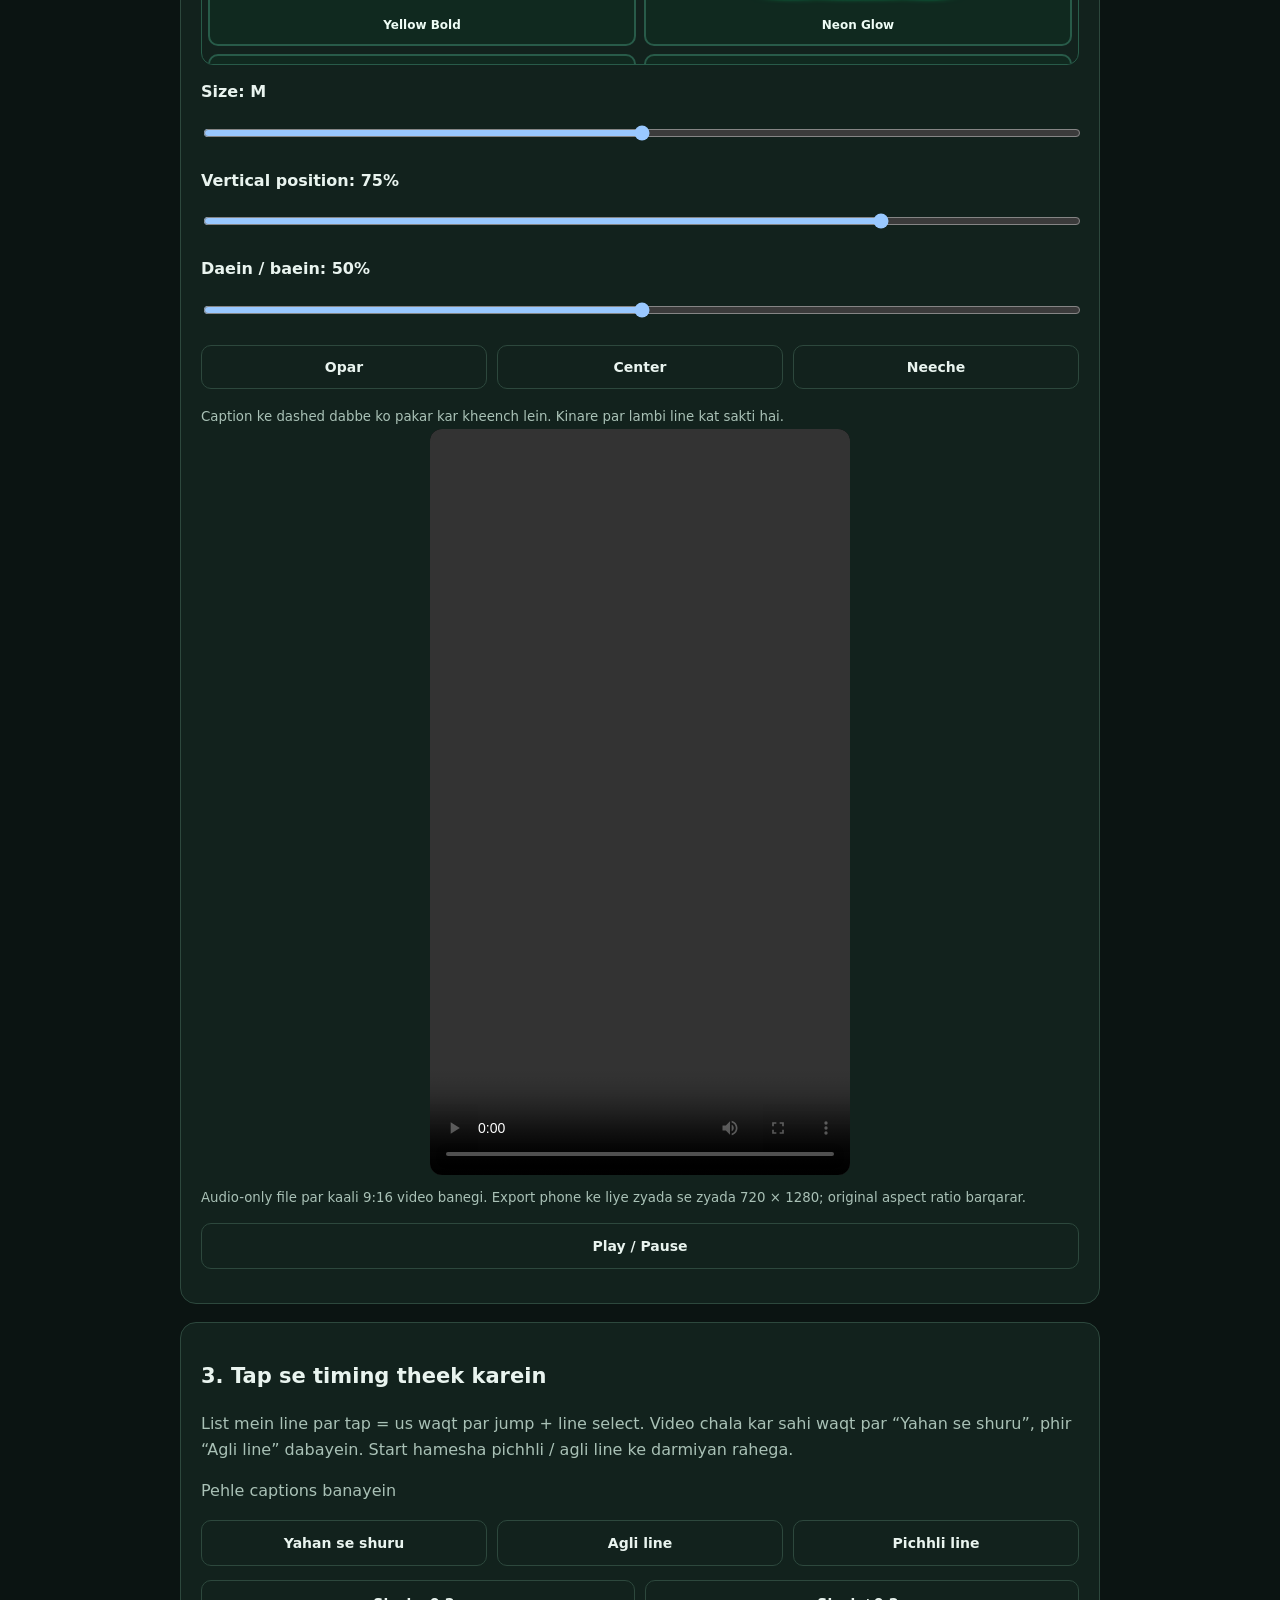
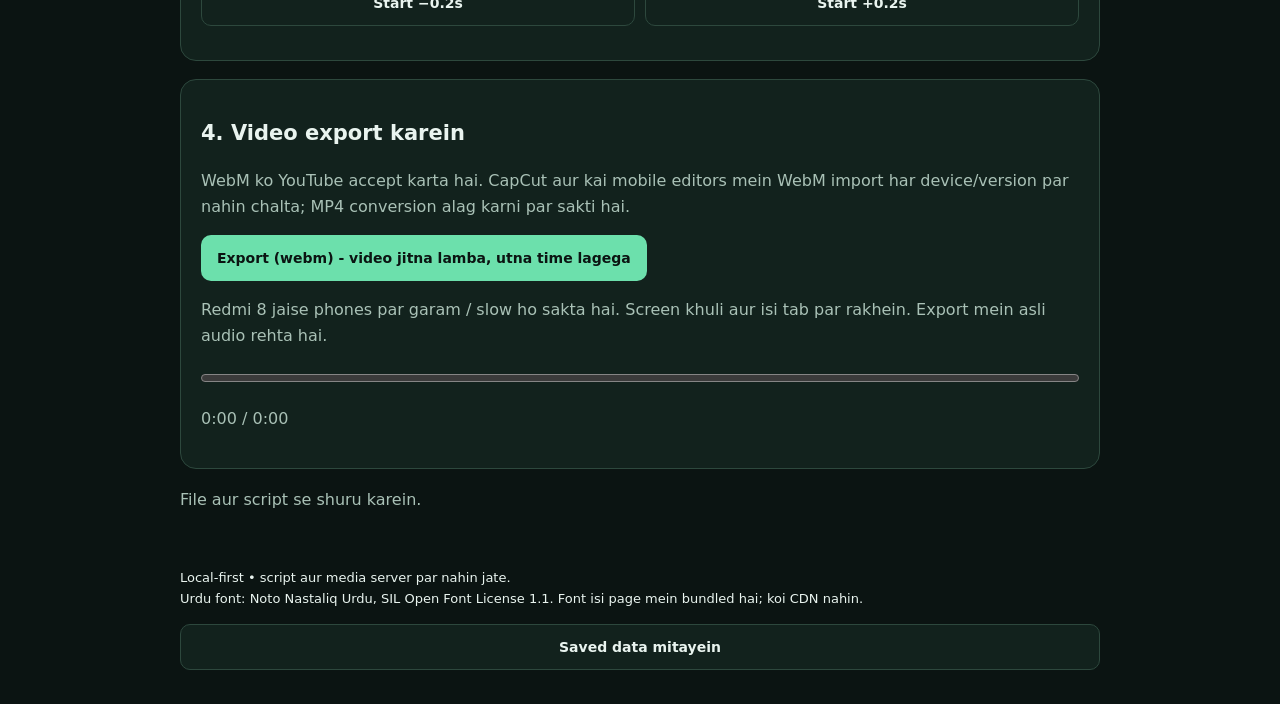
==== commit 1be9e00d: "Add Dual Layer Naat and draggable caption placement" ====
--- a/captions.html
+++ b/captions.html
@@ -1,5 +1,5 @@
 <!doctype html><html lang="en"><head><meta charset="utf-8"><meta name="viewport" content="width=device-width,initial-scale=1"><meta name="theme-color" content="#0b1412"><title>Auto Captions | Creator Studio</title><link rel="manifest" href="manifest.json"><link rel="icon" href="icon.svg"><link rel="stylesheet" href="style.css"><script defer src="site.js"></script><style>@font-face{font-family:'Noto Nastaliq Urdu';src:url([data-uri]